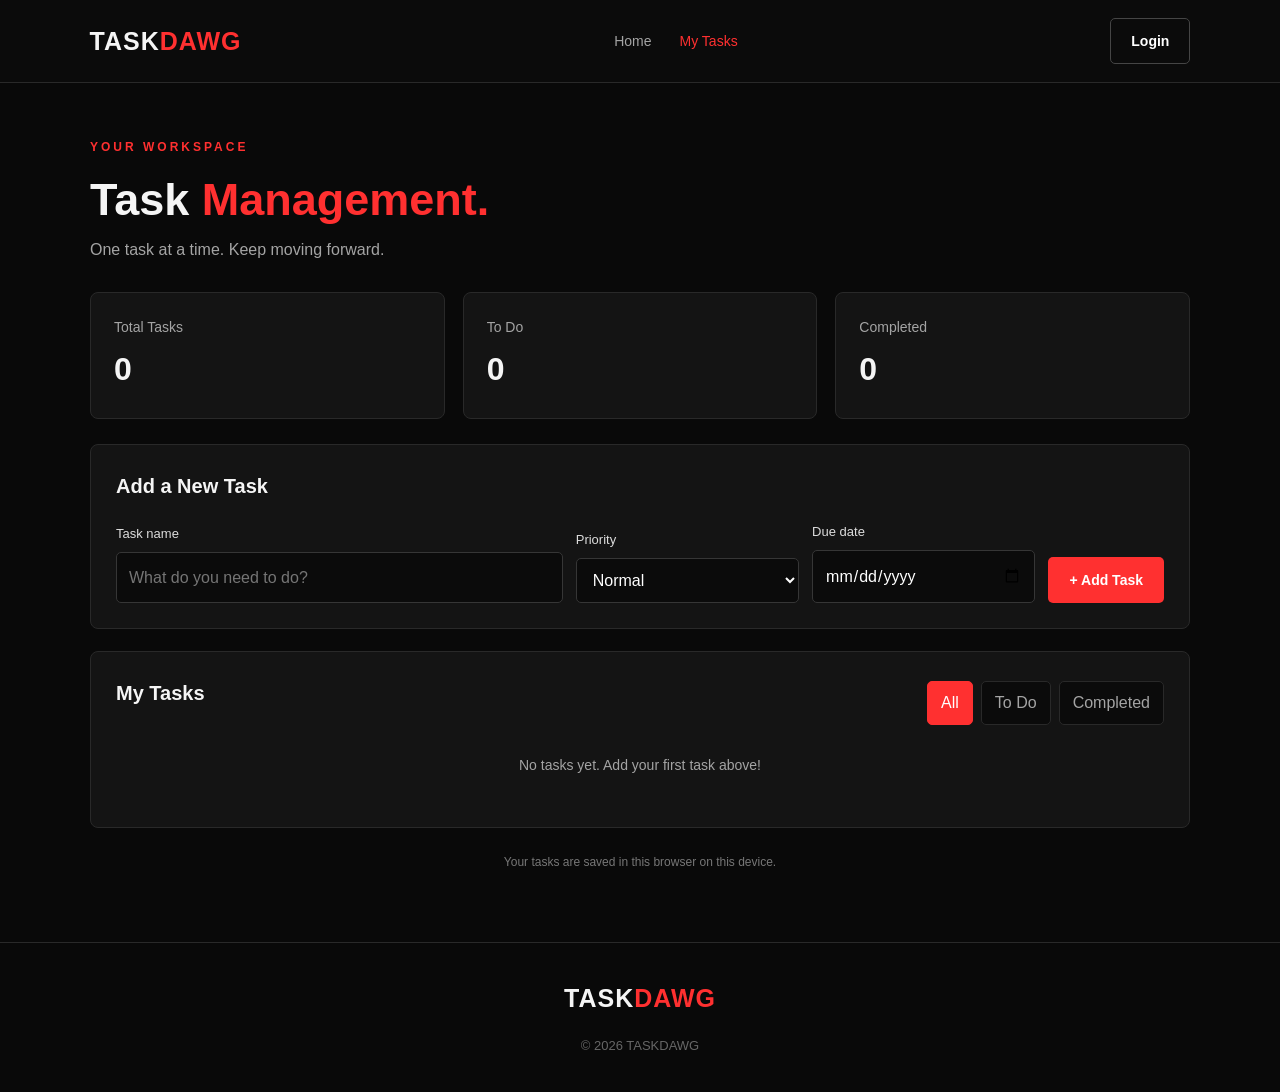
==== taskManage.html @ 54bf07b8 "Update TASKDAWG project files" ====
<!DOCTYPE html>
<html lang="en">
<head>
    <meta charset="UTF-8">
    <meta name="viewport" content="width=device-width, initial-scale=1.0">
    <title>Task Manager | TASKDAWG</title>
    <link rel="stylesheet" href="style2.css">
</head>
<body>
    <header class="navbar">
        <a class="logo" href="index.html">TASK<span>DAWG</span></a>
        <nav>
            <a href="index.html">Home</a>
            <a href="taskmanagement.html" class="active">My Tasks</a>
        </nav>
        <a href="login.html" class="btn btn-outline">Login</a>
    </header>

    <main class="task-page">
        <div class="task-heading">
            <p class="eyebrow">YOUR WORKSPACE</p>
            <h1>Task <span>Management.</span></h1>
            <p>One task at a time. Keep moving forward.</p>
        </div>

        <div class="stats-grid">
            <div class="stat-card">
                <p>Total Tasks</p>
                <h2 id="totalTasks">0</h2>
            </div>
            <div class="stat-card">
                <p>To Do</p>
                <h2 id="pendingTasks">0</h2>
            </div>
            <div class="stat-card">
                <p>Completed</p>
                <h2 id="completedTasks">0</h2>
            </div>
        </div>

        <section class="task-panel">
            <h2>Add a New Task</h2>

            <form id="taskForm" class="task-form">
                <div class="form-group task-title-group">
                    <label for="taskTitle">Task name</label>
                    <input type="text" id="taskTitle" placeholder="What do you need to do?" required maxlength="150">
                </div>

                <div class="form-group">
                    <label for="taskPriority">Priority</label>
                    <select id="taskPriority">
                        <option value="Normal">Normal</option>
                        <option value="High">High</option>
                        <option value="Low">Low</option>
                    </select>
                </div>

                <div class="form-group">
                    <label for="taskDueDate">Due date</label>
                    <input type="date" id="taskDueDate">
                </div>

                <button type="submit" class="btn btn-red add-task-button">+ Add Task</button>
            </form>
        </section>

        <section class="task-panel">
            <div class="task-list-heading">
                <h2>My Tasks</h2>
                <div class="filter-buttons">
                    <button class="filter-btn selected" data-filter="all">All</button>
                    <button class="filter-btn" data-filter="pending">To Do</button>
                    <button class="filter-btn" data-filter="completed">Completed</button>
                </div>
            </div>

            <div id="taskList" class="task-list"></div>
            <p id="emptyMessage" class="empty-message">
                No tasks yet. Add your first task above!
            </p>
        </section>

        <p class="storage-note">
            Your tasks are saved in this browser on this device.
        </p>
    </main>

    <footer>
        <a class="logo" href="index.html">TASK<span>DAWG</span></a>
        <p class="copyright">© 2026 TASKDAWG</p>
    </footer>

    <script src="app.js"></script>
</body>
</html>
---- style2.css ----
/* TASKDAWG - Shared styling */

:root {
    --bg: #090909;
    --panel: #141414;
    --panel-light: #1b1b1b;
    --red: #ff3030;
    --red-dark: #d91f1f;
    --white: #f5f5f5;
    --muted: #a4a4a4;
    --border: #292929;
}

* {
    margin: 0;
    padding: 0;
    box-sizing: border-box;
}

html {
    scroll-behavior: smooth;
}

body {
    background: var(--bg);
    color: var(--white);
    font-family: Arial, Helvetica, sans-serif;
    line-height: 1.6;
}

a {
    color: inherit;
    text-decoration: none;
}

button, input, select {
    font: inherit;
}

button, select {
    cursor: pointer;
}

span {
    color: var(--red);
}

/* Navigation */

.navbar {
    width: 100%;
    min-height: 76px;
    padding: 18px 7%;
    display: flex;
    align-items: center;
    justify-content: space-between;
    gap: 20px;
    border-bottom: 1px solid var(--border);
    background: #0b0b0b;
}

.logo {
    font-size: 25px;
    font-weight: 900;
    letter-spacing: 1px;
}

.logo span {
    color: var(--red);
}

.navbar nav {
    display: flex;
    gap: 28px;
}

.navbar nav a,
.nav-home {
    color: var(--muted);
    font-size: 14px;
    transition: color 0.2s;
}

.navbar nav a:hover,
.navbar nav a.active,
.nav-home:hover {
    color: var(--red);
}

.nav-buttons {
    display: flex;
    align-items: center;
    gap: 12px;
}

/* Buttons */

.btn {
    display: inline-flex;
    justify-content: center;
    align-items: center;
    padding: 11px 20px;
    border: 1px solid transparent;
    border-radius: 5px;
    font-size: 14px;
    font-weight: 700;
    transition: 0.2s;
    cursor: pointer;
}

.btn-red {
    background: var(--red);
    color: white;
}

.btn-red:hover {
    background: var(--red-dark);
    transform: translateY(-1px);
}

.btn-outline {
    border-color: #454545;
    background: transparent;
    color: white;
}

.btn-outline:hover {
    border-color: var(--red);
    color: var(--red);
}

.full-width {
    width: 100%;
    margin-top: 10px;
}

/* Home page */

.hero {
    min-height: 570px;
    padding: 90px 7%;
    display: grid;
    grid-template-columns: 1.1fr 0.9fr;
    align-items: center;
    gap: 65px;
}

.eyebrow {
    color: var(--red);
    font-size: 12px;
    font-weight: 800;
    letter-spacing: 3px;
    margin-bottom: 15px;
}

.hero h1 {
    font-size: clamp(48px, 6vw, 76px);
    line-height: 1.06;
    letter-spacing: -2px;
    margin-bottom: 24px;
}

.hero-description {
    max-width: 470px;
    color: var(--muted);
    font-size: 16px;
    margin-bottom: 28px;
}

.hero-buttons {
    display: flex;
    flex-wrap: wrap;
    gap: 12px;
}

.small-text {
    margin-top: 24px;
    color: #777;
    font-size: 12px;
}

.hero-cards {
    display: grid;
    gap: 15px;
}

.feature-card {
    background: var(--panel);
    border: 1px solid var(--border);
    border-left: 3px solid var(--red);
    border-radius: 8px;
    padding: 23px;
    transition: transform 0.2s, border-color 0.2s;
}

.feature-card:hover {
    transform: translateX(5px);
    border-color: var(--red);
}

.card-number {
    display: block;
    color: var(--red);
    font-size: 12px;
    font-weight: 800;
    margin-bottom: 5px;
}

.feature-card h3 {
    font-size: 22px;
    margin-bottom: 4px;
}

.feature-card p {
    color: var(--muted);
    font-size: 14px;
}

/* Home information sections */

.info-section {
    padding: 75px 7%;
    text-align: center;
    border-top: 1px solid var(--border);
}

.info-section > h2 {
    font-size: clamp(25px, 4vw, 36px);
    margin-bottom: 35px;
}

.info-grid {
    display: grid;
    grid-template-columns: repeat(3, 1fr);
    gap: 20px;
    text-align: left;
}

.info-card {
    padding: 25px;
    background: var(--panel);
    border: 1px solid var(--border);
    border-radius: 8px;
}

.info-card h3 {
    margin-bottom: 10px;
    font-size: 18px;
}

.info-card p,
.section-description {
    color: var(--muted);
    font-size: 14px;
}

.about-section .section-description {
    max-width: 570px;
    margin: -15px auto 25px;
}

/* Login and registration */

.auth-page {
    min-height: 100vh;
}

.auth-container {
    min-height: calc(100vh - 76px);
    padding: 55px 20px;
    display: flex;
    justify-content: center;
    align-items: center;
}

.auth-card {
    width: 100%;
    max-width: 450px;
    padding: 35px;
    background: var(--panel);
    border: 1px solid var(--border);
    border-radius: 10px;
    box-shadow: 0 15px 45px rgba(0, 0, 0, 0.25);
}

.auth-card h1 {
    font-size: 29px;
    line-height: 1.3;
    margin-bottom: 10px;
}

.auth-description {
    color: var(--muted);
    margin-bottom: 25px;
    font-size: 14px;
}

.auth-card label,
.form-group label {
    display: block;
    color: #ddd;
    font-size: 13px;
    margin: 15px 0 7px;
}

.auth-card input,
.task-form input,
.task-form select {
    width: 100%;
    min-width: 0;
    padding: 12px;
    background: #0b0b0b;
    color: white;
    border: 1px solid #363636;
    border-radius: 5px;
    outline: none;
}

.auth-card input:focus,
.task-form input:focus,
.task-form select:focus {
    border-color: var(--red);
}

.auth-switch {
    text-align: center;
    font-size: 13px;
    color: var(--muted);
    margin-top: 22px;
}

.auth-switch a {
    color: var(--red);
    font-weight: bold;
}

.form-message {
    font-size: 13px;
    margin-top: 12px;
    color: var(--red);
}

/* Task management page */

.task-page {
    max-width: 1150px;
    margin: auto;
    padding: 55px 25px 70px;
}

.task-heading {
    margin-bottom: 30px;
}

.task-heading h1 {
    font-size: clamp(32px, 5vw, 45px);
    line-height: 1.2;
    margin-bottom: 10px;
}

.task-heading > p:last-child {
    color: var(--muted);
}

.stats-grid {
    display: grid;
    grid-template-columns: repeat(3, 1fr);
    gap: 18px;
    margin-bottom: 25px;
}

.stat-card {
    padding: 23px;
    background: var(--panel);
    border: 1px solid var(--border);
    border-radius: 8px;
}

.stat-card p {
    color: var(--muted);
    font-size: 14px;
}

.stat-card h2 {
    font-size: 32px;
    margin-top: 5px;
}

.task-panel {
    padding: 25px;
    margin-bottom: 22px;
    background: var(--panel);
    border: 1px solid var(--border);
    border-radius: 8px;
}

.task-panel h2 {
    font-size: 20px;
    margin-bottom: 20px;
}

.task-form {
    display: grid;
    grid-template-columns: 2fr 1fr 1fr auto;
    align-items: end;
    gap: 13px;
}

.task-form .form-group label {
    margin-top: 0;
}

.add-task-button {
    white-space: nowrap;
    min-height: 44px;
    margin-bottom: 0;
}

.task-list-heading {
    display: flex;
    justify-content: space-between;
    align-items: center;
    gap: 15px;
    flex-wrap: wrap;
}

.filter-buttons {
    display: flex;
    gap: 8px;
    flex-wrap: wrap;
}

.filter-btn {
    padding: 8px 13px;
    color: var(--muted);
    background: #0b0b0b;
    border: 1px solid var(--border);
    border-radius: 5px;
}

.filter-btn:hover,
.filter-btn.selected {
    color: white;
    background: var(--red);
    border-color: var(--red);
}

.task-item {
    display: flex;
    align-items: center;
    gap: 14px;
    padding: 17px 0;
    border-top: 1px solid var(--border);
}

.task-checkbox {
    width: 18px;
    height: 18px;
    accent-color: var(--red);
    flex-shrink: 0;
}

.task-details {
    flex: 1;
    min-width: 0;
}

.task-name {
    font-weight: 700;
    overflow-wrap: anywhere;
}

.task-meta {
    display: flex;
    flex-wrap: wrap;
    gap: 8px;
    margin-top: 6px;
    color: var(--muted);
    font-size: 12px;
}

.priority {
    padding: 2px 8px;
    border-radius: 4px;
    background: #292929;
}

.priority.High {
    color: #ff7777;
    background: #351616;
}

.priority.Low {
    color: #9bd5a5;
    background: #15271a;
}

.task-item.completed .task-name {
    color: #777;
    text-decoration: line-through;
}

.delete-btn {
    padding: 7px 11px;
    color: #ff7777;
    background: transparent;
    border: 1px solid #552626;
    border-radius: 5px;
}

.delete-btn:hover {
    background: #351616;
}

.empty-message {
    padding: 25px 0;
    color: var(--muted);
    text-align: center;
    font-size: 14px;
}

.storage-note {
    text-align: center;
    color: #777;
    font-size: 12px;
    margin-top: 25px;
}

/* Footer */

footer {
    padding: 35px 7%;
    border-top: 1px solid var(--border);
    text-align: center;
}

footer > p {
    color: var(--muted);
    font-size: 13px;
    margin-top: 8px;
}

footer .copyright {
    color: #666;
    margin-top: 18px;
}

/* Responsive layout */

@media (max-width: 850px) {
    .hero {
        grid-template-columns: 1fr;
        gap: 40px;
        padding-top: 65px;
    }

    .hero-cards {
        max-width: 600px;
    }

    .task-form {
        grid-template-columns: 1fr 1fr;
    }

    .task-title-group {
        grid-column: 1 / -1;
    }

    .add-task-button {
        width: 100%;
    }
}

@media (max-width: 600px) {
    .navbar {
        padding: 15px 5%;
        flex-wrap: wrap;
    }

    .navbar nav {
        order: 3;
        width: 100%;
        justify-content: center;
        gap: 22px;
    }

    .navbar .btn {
        padding: 8px 11px;
        font-size: 12px;
    }

    .logo {
        font-size: 21px;
    }

    .hero {
        padding: 55px 6%;
    }

    .hero h1 {
        font-size: 52px;
    }

    .info-section {
        padding: 55px 6%;
    }

    .info-grid,
    .stats-grid {
        grid-template-columns: 1fr;
    }

    .auth-card {
        padding: 25px 20px;
    }

    .task-page {
        padding: 35px 15px 50px;
    }

    .task-panel {
        padding: 18px;
    }

    .task-form {
        grid-template-columns: 1fr;
    }

    .task-title-group {
        grid-column: auto;
    }

    .task-list-heading {
        align-items: flex-start;
        flex-direction: column;
    }

    .task-item {
        gap: 10px;
    }
}
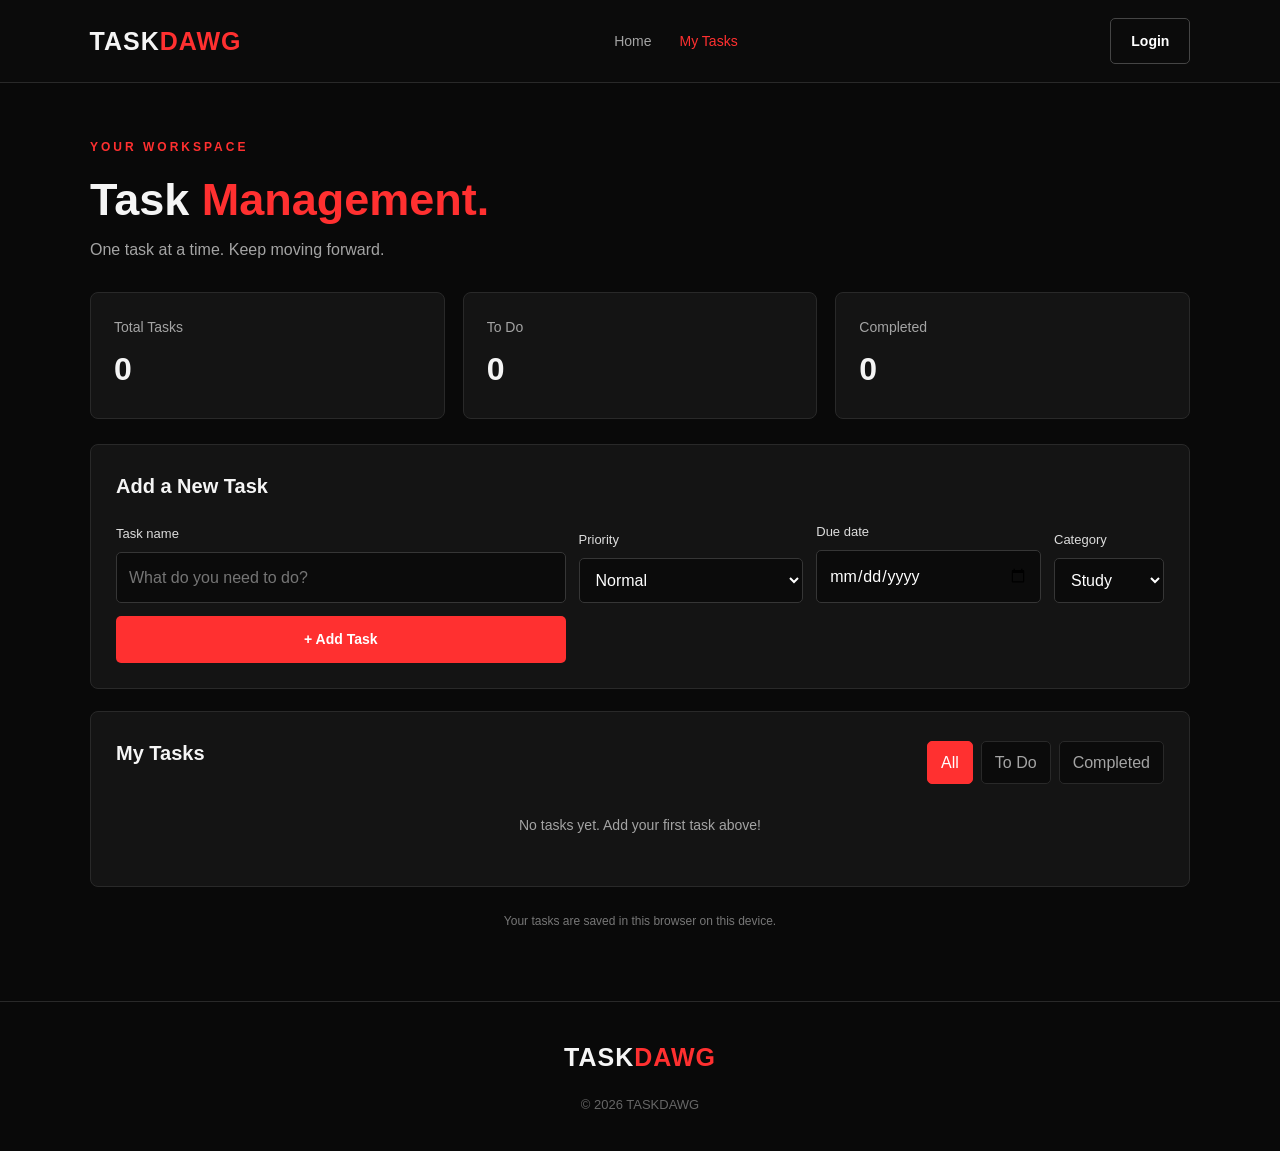
==== commit 28a0534d: "Fix My Tasks navigation link" ====
--- a/taskManage.html
+++ b/taskManage.html
@@ -12,7 +12,7 @@
         <a class="logo" href="index.html">TASK<span>DAWG</span></a>
         <nav>
             <a href="index.html">Home</a>
-            <a href="taskmanagement.html" class="active">My Tasks</a>
+           <a href="taskManage.html" class="active">My Tasks</a>
         </nav>
         <a href="login.html" class="btn btn-outline">Login</a>
     </header>
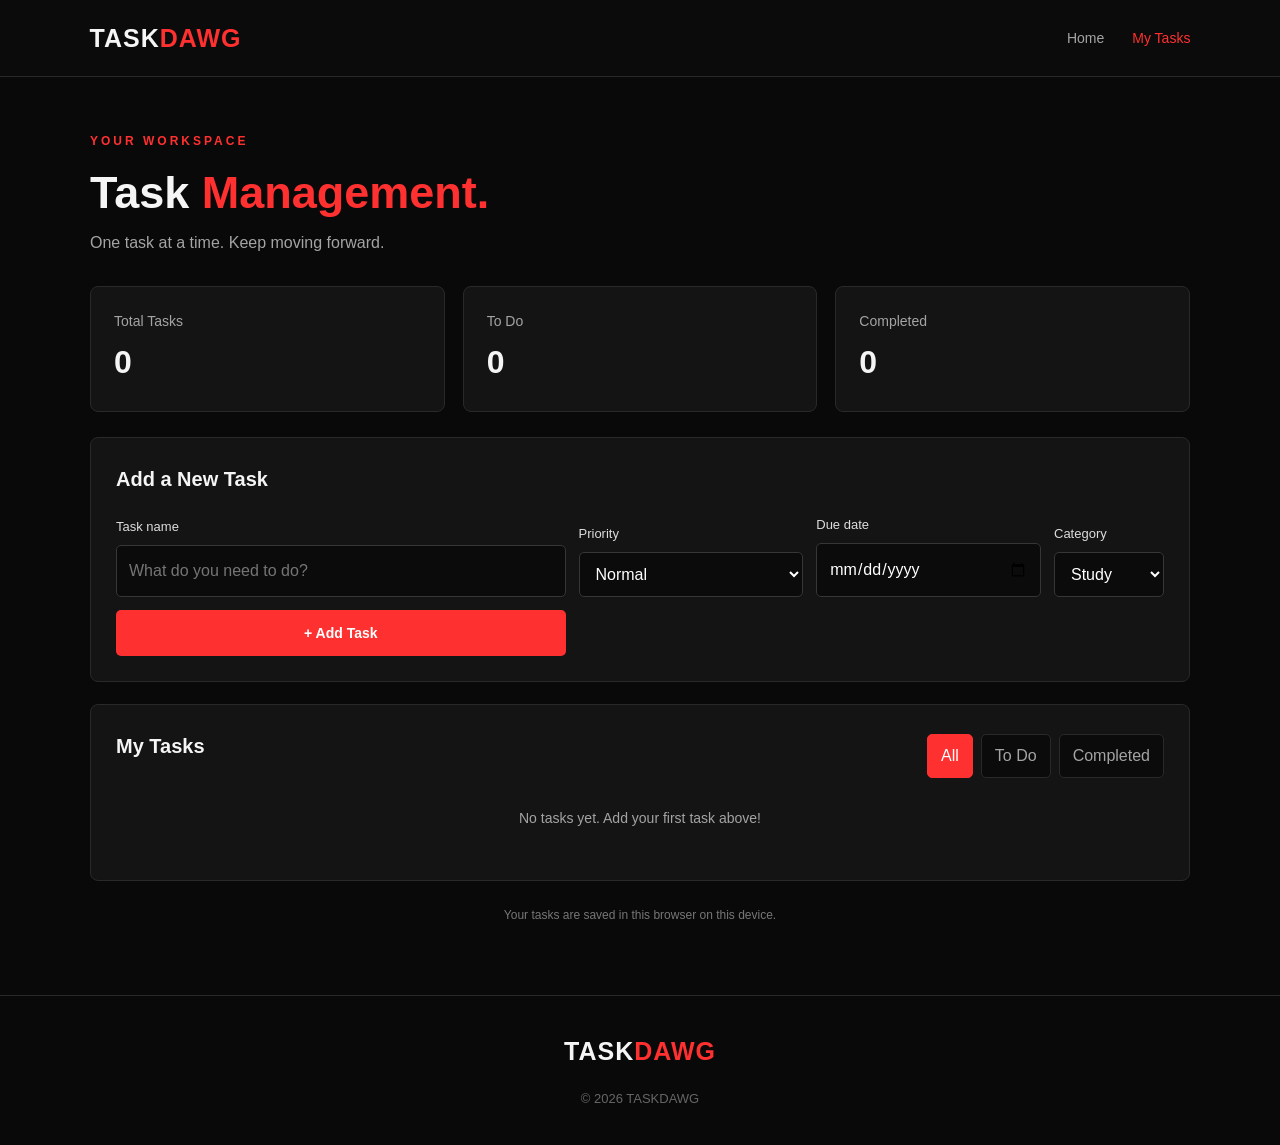
==== commit 83f0a315: "Remove Login button from task management page Removed the Login button from the header." ====
--- a/taskManage.html
+++ b/taskManage.html
@@ -14,7 +14,6 @@
             <a href="index.html">Home</a>
            <a href="taskManage.html" class="active">My Tasks</a>
         </nav>
-        <a href="login.html" class="btn btn-outline">Login</a>
     </header>
 
     <main class="task-page">
